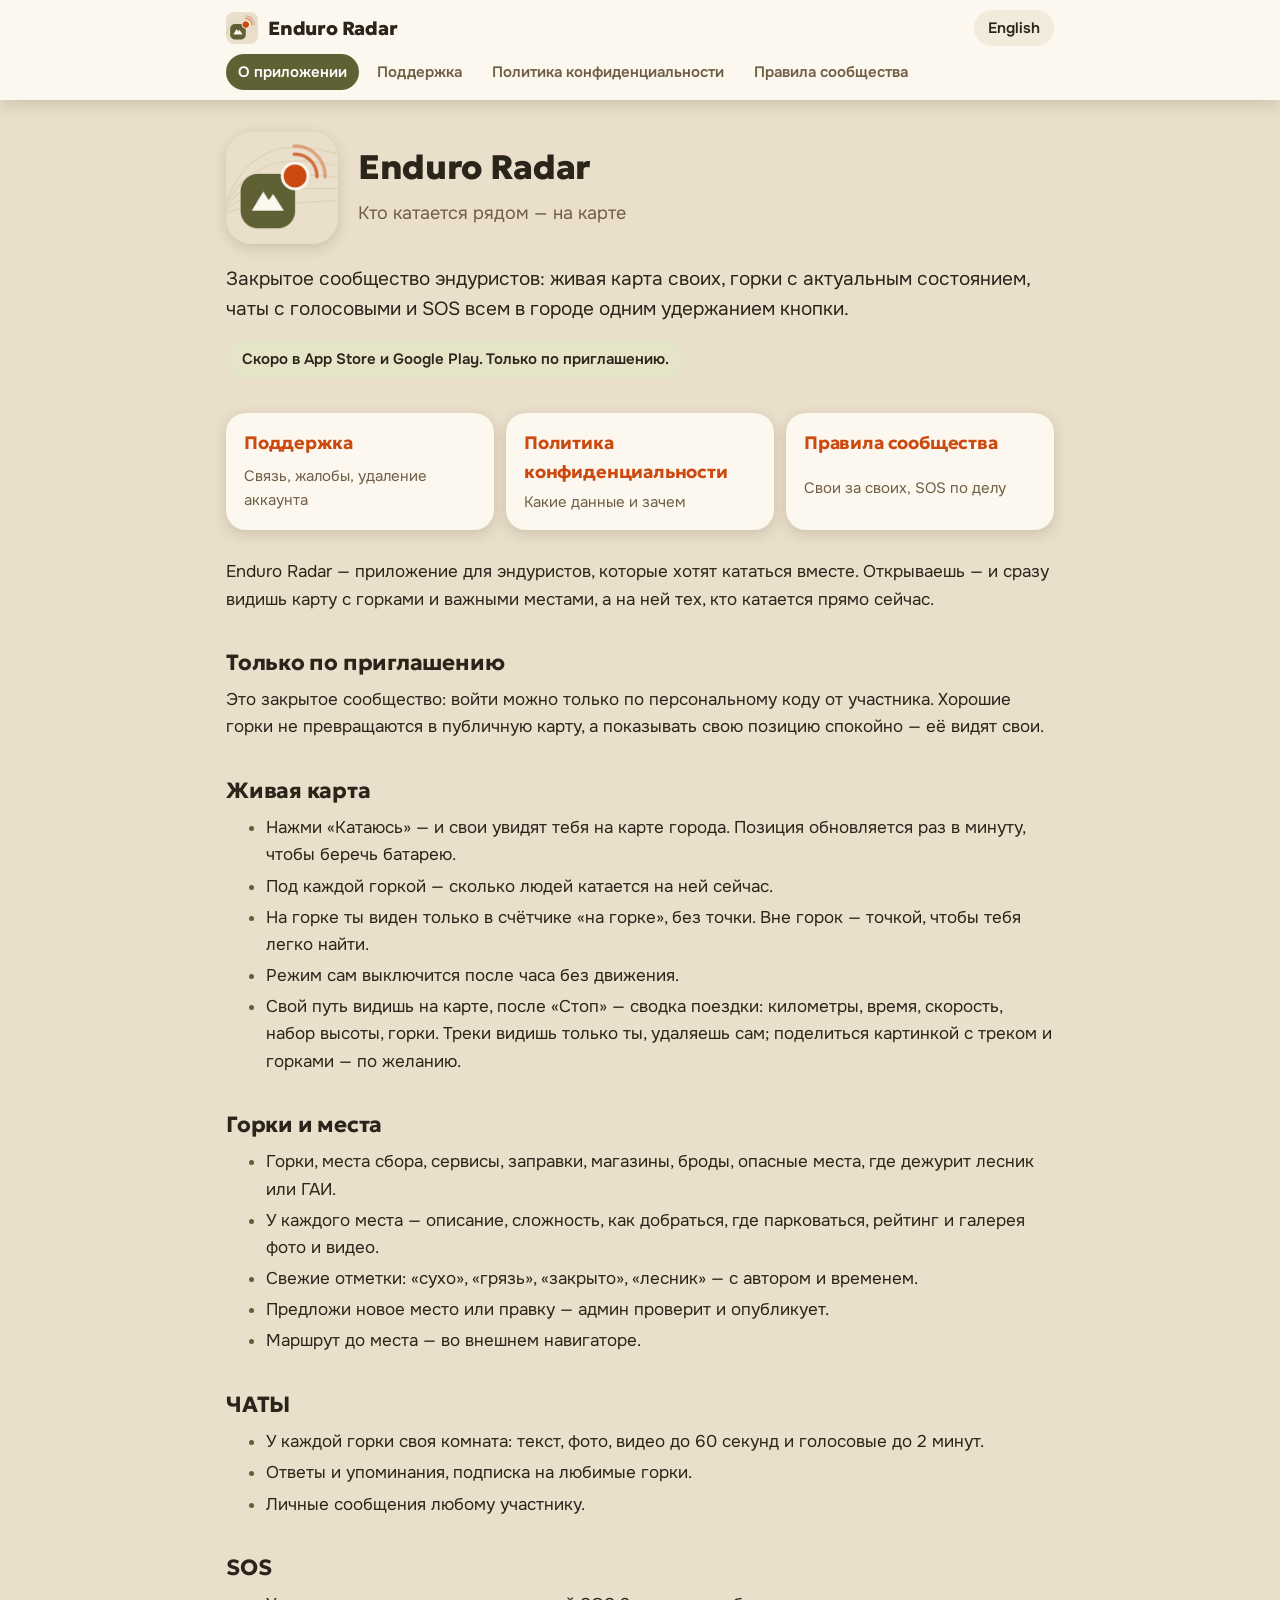
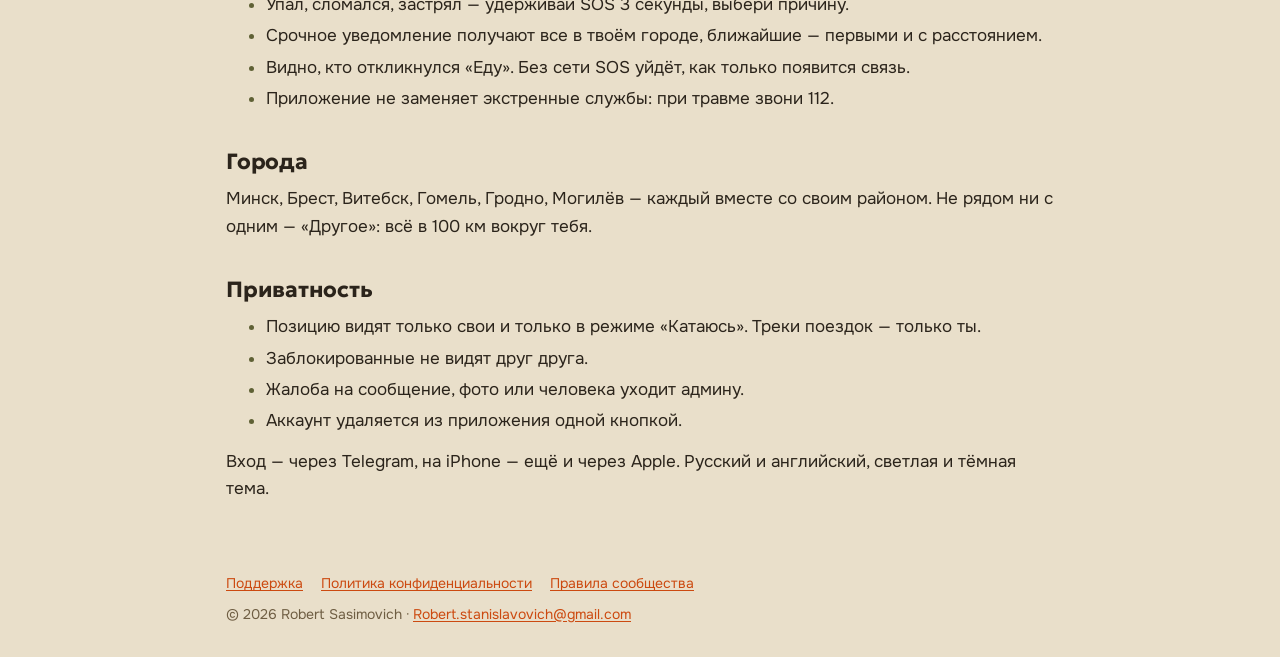
==== enduro-radar/ru/index.html @ 042b1ebe "Enduro Radar: app page, support, privacy policy, community rules (en, ru)" ====
<!doctype html>
<html lang="ru">
<head>
<meta charset="utf-8">
<meta name="viewport" content="width=device-width, initial-scale=1">
<title>Enduro Radar — Кто катается рядом — на карте</title>
<meta name="description" content="Enduro Radar — живая карта эндуристов: кто где катается, горки, чаты и SOS.">
<link rel="icon" href="../icon.png">
<link rel="preconnect" href="https://fonts.googleapis.com">
<link rel="preconnect" href="https://fonts.gstatic.com" crossorigin>
<link rel="stylesheet" href="https://fonts.googleapis.com/css2?family=Geologica:wght@700;800&family=Onest:wght@400;500;600;700&display=swap">
<link rel="stylesheet" href="../style.css">
</head>
<body>
<header class="top"><div class="wrap">
  <a class="brand" href="index.html"><img src="../icon.png" alt="" width="32" height="32"><span>Enduro Radar</span></a>
  <a class="lang" href="../index.html" hreflang="en">English</a>
</div><nav class="wrap"><a href="index.html" aria-current="page">О приложении</a><a href="support.html">Поддержка</a><a href="privacy.html">Политика конфиденциальности</a><a href="rules.html">Правила сообщества</a></nav></header>
<main class="wrap home">
<section class="hero">
  <img src="../icon.png" alt="Enduro Radar" width="112" height="112">
  <div><h1>Enduro Radar</h1><p class="tagline">Кто катается рядом — на карте</p></div>
</section>
<p class="promo">Закрытое сообщество эндуристов: живая карта своих, горки с актуальным состоянием, чаты с голосовыми и SOS всем в городе одним удержанием кнопки.</p>
<p class="soon">Скоро в App Store и Google Play. Только по приглашению.</p>
<div class="cards">
  <a class="card" href="support.html"><b>Поддержка</b><span>Связь, жалобы, удаление аккаунта</span></a>
  <a class="card" href="privacy.html"><b>Политика конфиденциальности</b><span>Какие данные и зачем</span></a>
  <a class="card" href="rules.html"><b>Правила сообщества</b><span>Свои за своих, SOS по делу</span></a>
</div>
<p>Enduro Radar — приложение для эндуристов, которые хотят кататься вместе. Открываешь — и сразу видишь карту с горками и важными местами, а на ней тех, кто катается прямо сейчас.</p>
<h2>Только по приглашению</h2><p>Это закрытое сообщество: войти можно только по персональному коду от участника. Хорошие горки не превращаются в публичную карту, а показывать свою позицию спокойно — её видят свои.</p>
<h2>Живая карта</h2><ul><li>Нажми «Катаюсь» — и свои увидят тебя на карте города. Позиция обновляется раз в минуту, чтобы беречь батарею.</li><li>Под каждой горкой — сколько людей катается на ней сейчас.</li><li>На горке ты виден только в счётчике «на горке», без точки. Вне горок — точкой, чтобы тебя легко найти.</li><li>Режим сам выключится после часа без движения.</li><li>Свой путь видишь на карте, после «Стоп» — сводка поездки: километры, время, скорость, набор высоты, горки. Треки видишь только ты, удаляешь сам; поделиться картинкой с треком и горками — по желанию.</li></ul>
<h2>Горки и места</h2><ul><li>Горки, места сбора, сервисы, заправки, магазины, броды, опасные места, где дежурит лесник или ГАИ.</li><li>У каждого места — описание, сложность, как добраться, где парковаться, рейтинг и галерея фото и видео.</li><li>Свежие отметки: «сухо», «грязь», «закрыто», «лесник» — с автором и временем.</li><li>Предложи новое место или правку — админ проверит и опубликует.</li><li>Маршрут до места — во внешнем навигаторе.</li></ul>
<h2>ЧАТЫ</h2><ul><li>У каждой горки своя комната: текст, фото, видео до 60 секунд и голосовые до 2 минут.</li><li>Ответы и упоминания, подписка на любимые горки.</li><li>Личные сообщения любому участнику.</li></ul>
<h2>SOS</h2><ul><li>Упал, сломался, застрял — удерживай SOS 3 секунды, выбери причину.</li><li>Срочное уведомление получают все в твоём городе, ближайшие — первыми и с расстоянием.</li><li>Видно, кто откликнулся «Еду». Без сети SOS уйдёт, как только появится связь.</li><li>Приложение не заменяет экстренные службы: при травме звони 112.</li></ul>
<h2>Города</h2><p>Минск, Брест, Витебск, Гомель, Гродно, Могилёв — каждый вместе со своим районом. Не рядом ни с одним — «Другое»: всё в 100 км вокруг тебя.</p>
<h2>Приватность</h2><ul><li>Позицию видят только свои и только в режиме «Катаюсь». Треки поездок — только ты.</li><li>Заблокированные не видят друг друга.</li><li>Жалоба на сообщение, фото или человека уходит админу.</li><li>Аккаунт удаляется из приложения одной кнопкой.</li></ul>
<p>Вход — через Telegram, на iPhone — ещё и через Apple. Русский и английский, светлая и тёмная тема.</p>
</main>
<footer class="wrap">
  <a href="support.html">Поддержка</a><a href="privacy.html">Политика конфиденциальности</a><a href="rules.html">Правила сообщества</a>
  <span>© 2026 Robert Sasimovich · <a href="mailto:Robert.stanislavovich@gmail.com">Robert.stanislavovich@gmail.com</a></span>
</footer>
</body>
</html>
---- enduro-radar/style.css ----
/* Страницы Enduro Radar на GitHub Pages (tools/store-site.ts). Палитра — docs/DESIGN.md «Цвета», шрифты Geologica и Onest. */
:root {
  --bg: #E9DFCA; --surface: #FCF8EF; --surface2: #F2EADA; --line: #E4D9C2; --text: #2B241B; --muted: #6F5E43;
  --olive: #5F6135; --olive-soft: #E6E4C8; --orange: #CC4A10; --shadow: 0 4px 14px rgba(60, 45, 20, .16);
  color-scheme: light;
}
@media (prefers-color-scheme: dark) {
  :root:not([data-theme="light"]) {
    --bg: #211C15; --surface: #2B251C; --surface2: #362E23; --line: #43392B; --text: #F3ECDD; --muted: #BBAD90;
    --olive: #A6A866; --olive-soft: #3B3B22; --orange: #EE6C30; --shadow: 0 4px 14px rgba(0, 0, 0, .45);
    color-scheme: dark;
  }
}
:root[data-theme="dark"] {
  --bg: #211C15; --surface: #2B251C; --surface2: #362E23; --line: #43392B; --text: #F3ECDD; --muted: #BBAD90;
  --olive: #A6A866; --olive-soft: #3B3B22; --orange: #EE6C30; --shadow: 0 4px 14px rgba(0, 0, 0, .45);
  color-scheme: dark;
}
* { box-sizing: border-box; }
html { -webkit-text-size-adjust: 100%; }
body { margin: 0; background: var(--bg); color: var(--text); font: 17px/1.6 Onest, -apple-system, "Segoe UI", Roboto, sans-serif; }
.wrap { max-width: 860px; margin: 0 auto; padding-left: 16px; padding-right: 16px; }
a { color: var(--orange); text-underline-offset: 2px; }
h1, h2, h3, .brand span, .card b { font-family: Geologica, Onest, sans-serif; letter-spacing: -0.01em; }
h1 { font-size: 34px; line-height: 1.15; font-weight: 800; margin: 0 0 12px; }
h2 { font-size: 22px; line-height: 1.25; font-weight: 700; margin: 36px 0 10px; }
h3 { font-size: 18px; margin: 24px 0 8px; }
p, ul, ol { margin: 0 0 14px; }
li { margin: 4px 0; }
li::marker { color: var(--olive); }
code { font: 0.9em/1.4 ui-monospace, Menlo, monospace; background: var(--surface2); padding: 1px 5px; border-radius: 6px; }
strong { font-weight: 700; }

header.top { background: var(--surface); box-shadow: var(--shadow); position: sticky; top: 0; z-index: 1; }
header.top .wrap:first-child { display: flex; align-items: center; justify-content: space-between; padding-top: 10px; }
.brand { display: flex; align-items: center; gap: 10px; color: var(--text); text-decoration: none; }
.brand img { border-radius: 8px; }
.brand span { font-size: 19px; font-weight: 800; }
.lang { font-size: 15px; font-weight: 600; text-decoration: none; padding: 6px 14px; border-radius: 999px; background: var(--surface2); color: var(--text); }
nav.wrap { display: flex; gap: 6px; overflow-x: auto; padding-top: 8px; padding-bottom: 10px; scrollbar-width: none; }
nav a { flex: none; font-size: 15px; font-weight: 600; color: var(--muted); text-decoration: none; padding: 6px 12px; border-radius: 999px; }
nav a[aria-current="page"] { background: var(--olive); color: #fff; }

main.wrap { padding-top: 32px; padding-bottom: 48px; }
main.doc { background: var(--surface); border-radius: 28px; box-shadow: var(--shadow); padding: 28px 24px 36px; margin-top: 24px; margin-bottom: 24px; max-width: 828px; }
main.doc h1 { margin-bottom: 18px; }

.hero { display: flex; gap: 20px; align-items: center; margin-bottom: 20px; }
.hero img { width: 112px; height: 112px; border-radius: 26px; box-shadow: var(--shadow); flex: none; }
.tagline { color: var(--muted); margin: 0; font-size: 18px; }
.promo { font-size: 19px; }
.soon { display: inline-block; background: var(--olive-soft); color: var(--text); border-radius: 999px; padding: 8px 16px; font-weight: 600; font-size: 15px; }
.cards { display: grid; grid-template-columns: repeat(auto-fit, minmax(220px, 1fr)); gap: 12px; margin: 20px 0 28px; }
.card { display: grid; gap: 4px; background: var(--surface); border-radius: 20px; box-shadow: var(--shadow); padding: 16px 18px; text-decoration: none; color: var(--text); min-height: 54px; }
.card b { font-size: 18px; color: var(--orange); }
.card span { color: var(--muted); font-size: 15px; }

.table { overflow-x: auto; margin: 0 0 16px; border-radius: 14px; border: 1px solid var(--line); }
table { border-collapse: collapse; width: 100%; font-size: 15px; line-height: 1.45; }
th, td { text-align: left; vertical-align: top; padding: 10px 12px; border-bottom: 1px solid var(--line); }
th { background: var(--surface2); font-weight: 700; }
tr:last-child td { border-bottom: 0; }
td:first-child { min-width: 180px; }

footer.wrap { display: flex; flex-wrap: wrap; gap: 8px 18px; color: var(--muted); font-size: 14px; padding-top: 8px; padding-bottom: 32px; }
footer span { flex-basis: 100%; }

@media (max-width: 560px) {
  h1 { font-size: 28px; }
  .hero { flex-direction: column; align-items: flex-start; }
  main.doc { border-radius: 20px; padding: 20px 16px 28px; margin-left: 8px; margin-right: 8px; }
  td:first-child { min-width: 140px; }
}
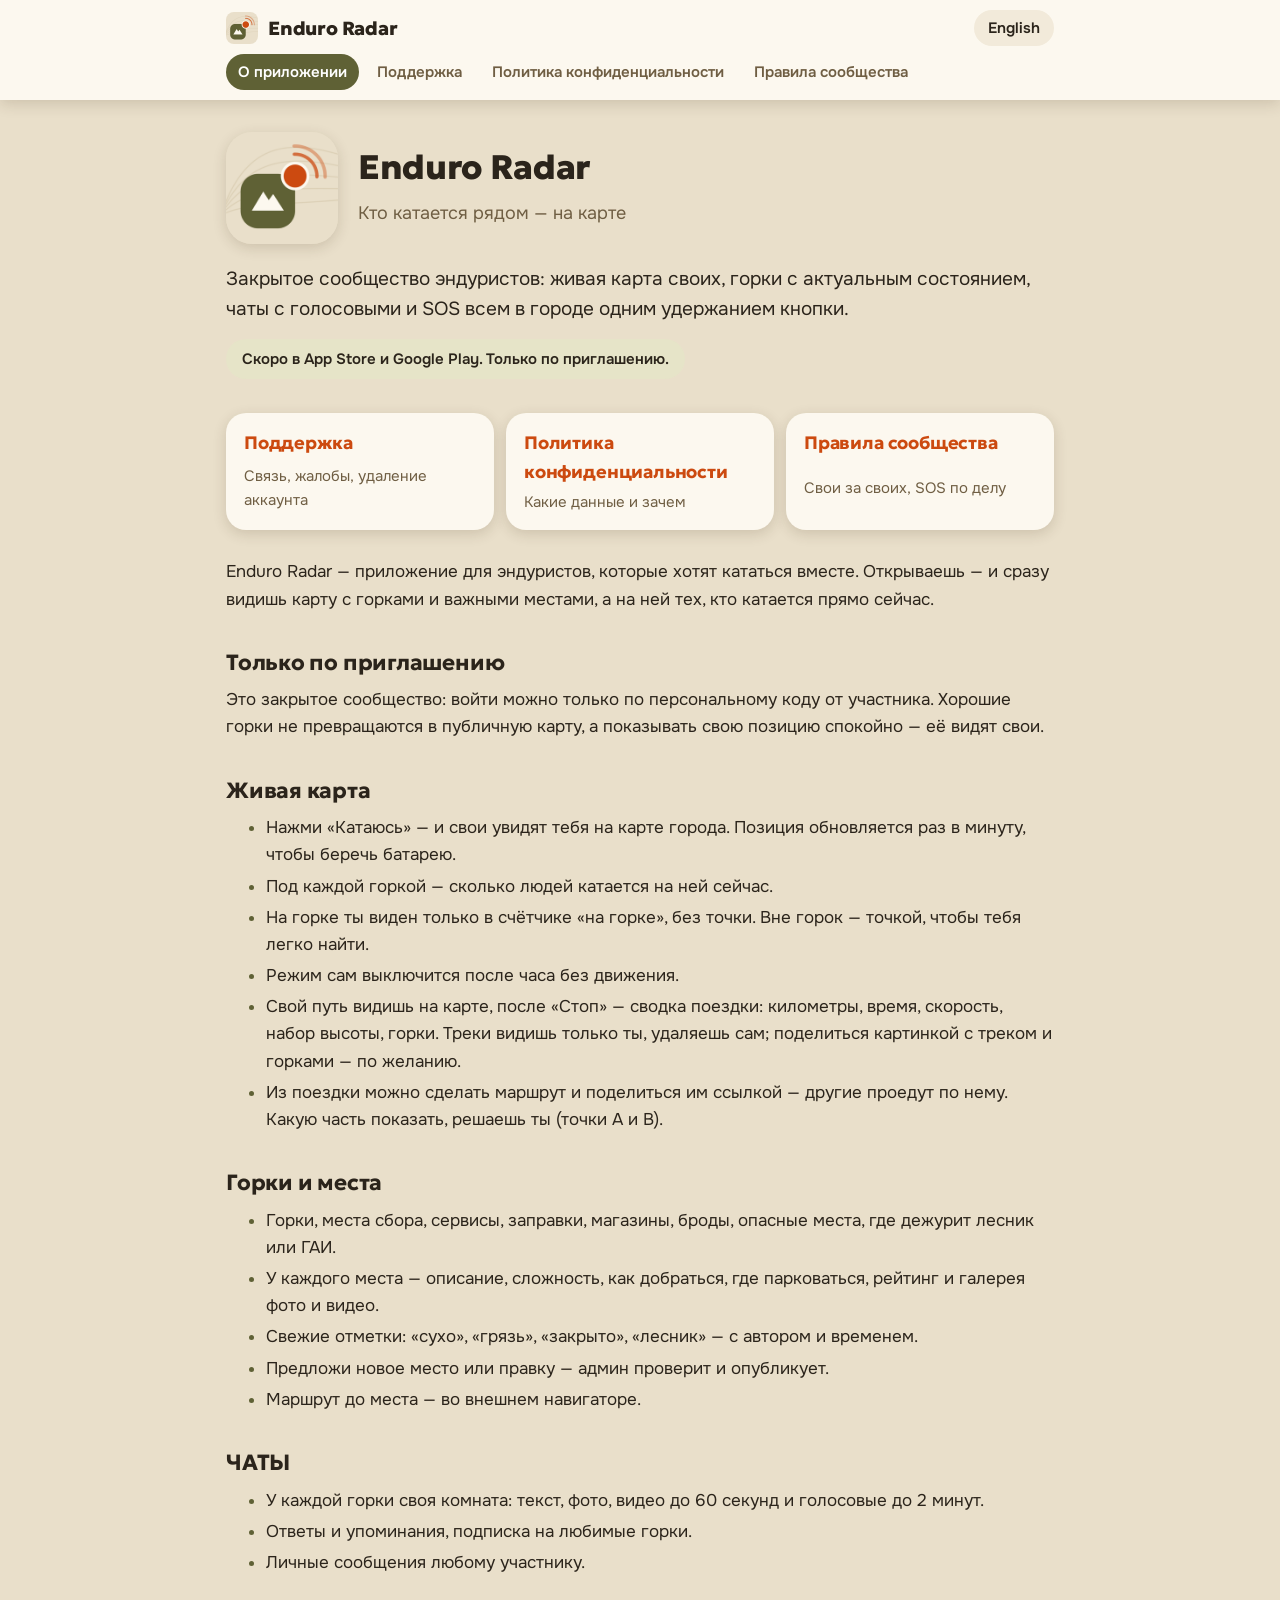
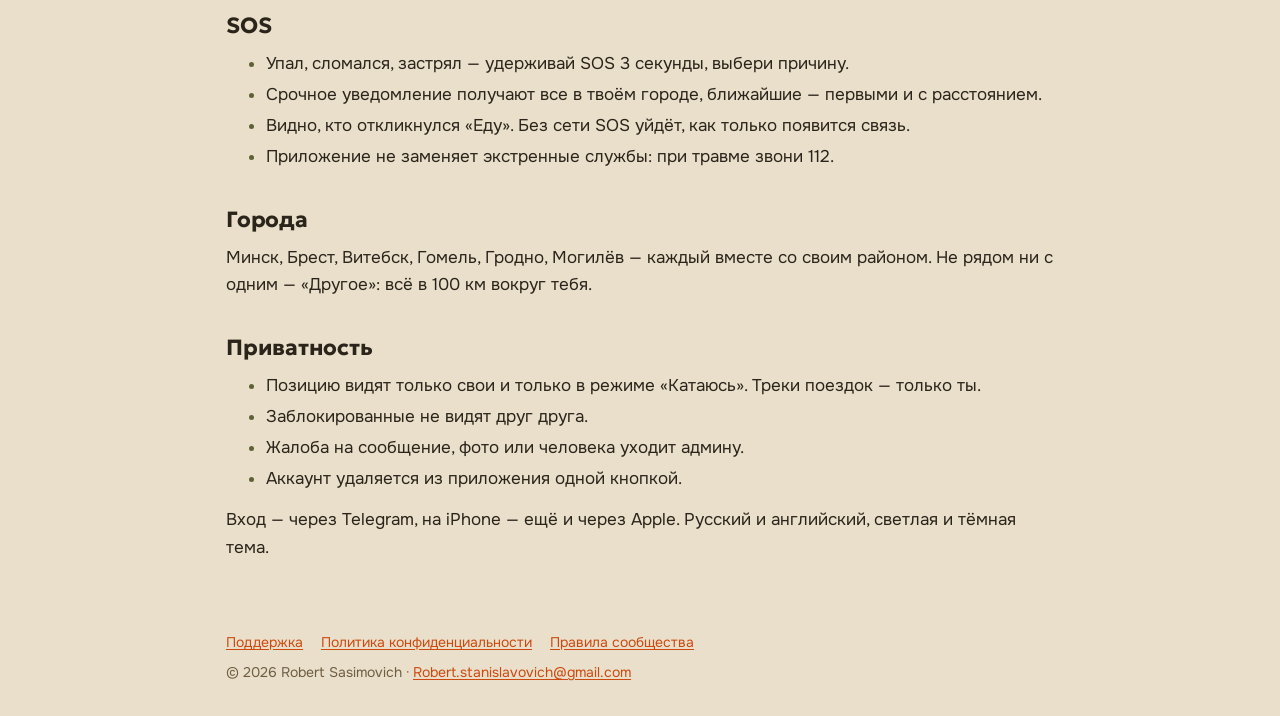
==== commit 1c97f788: "Enduro Radar privacy policy: routes (Д510–Д519) Co-Authored-By: Claude Fable 5.1 <noreply@anthropic." ====
--- a/enduro-radar/ru/index.html
+++ b/enduro-radar/ru/index.html
@@ -30,7 +30,7 @@
 </div>
 <p>Enduro Radar — приложение для эндуристов, которые хотят кататься вместе. Открываешь — и сразу видишь карту с горками и важными местами, а на ней тех, кто катается прямо сейчас.</p>
 <h2>Только по приглашению</h2><p>Это закрытое сообщество: войти можно только по персональному коду от участника. Хорошие горки не превращаются в публичную карту, а показывать свою позицию спокойно — её видят свои.</p>
-<h2>Живая карта</h2><ul><li>Нажми «Катаюсь» — и свои увидят тебя на карте города. Позиция обновляется раз в минуту, чтобы беречь батарею.</li><li>Под каждой горкой — сколько людей катается на ней сейчас.</li><li>На горке ты виден только в счётчике «на горке», без точки. Вне горок — точкой, чтобы тебя легко найти.</li><li>Режим сам выключится после часа без движения.</li><li>Свой путь видишь на карте, после «Стоп» — сводка поездки: километры, время, скорость, набор высоты, горки. Треки видишь только ты, удаляешь сам; поделиться картинкой с треком и горками — по желанию.</li></ul>
+<h2>Живая карта</h2><ul><li>Нажми «Катаюсь» — и свои увидят тебя на карте города. Позиция обновляется раз в минуту, чтобы беречь батарею.</li><li>Под каждой горкой — сколько людей катается на ней сейчас.</li><li>На горке ты виден только в счётчике «на горке», без точки. Вне горок — точкой, чтобы тебя легко найти.</li><li>Режим сам выключится после часа без движения.</li><li>Свой путь видишь на карте, после «Стоп» — сводка поездки: километры, время, скорость, набор высоты, горки. Треки видишь только ты, удаляешь сам; поделиться картинкой с треком и горками — по желанию.</li><li>Из поездки можно сделать маршрут и поделиться им ссылкой — другие проедут по нему. Какую часть показать, решаешь ты (точки A и B).</li></ul>
 <h2>Горки и места</h2><ul><li>Горки, места сбора, сервисы, заправки, магазины, броды, опасные места, где дежурит лесник или ГАИ.</li><li>У каждого места — описание, сложность, как добраться, где парковаться, рейтинг и галерея фото и видео.</li><li>Свежие отметки: «сухо», «грязь», «закрыто», «лесник» — с автором и временем.</li><li>Предложи новое место или правку — админ проверит и опубликует.</li><li>Маршрут до места — во внешнем навигаторе.</li></ul>
 <h2>ЧАТЫ</h2><ul><li>У каждой горки своя комната: текст, фото, видео до 60 секунд и голосовые до 2 минут.</li><li>Ответы и упоминания, подписка на любимые горки.</li><li>Личные сообщения любому участнику.</li></ul>
 <h2>SOS</h2><ul><li>Упал, сломался, застрял — удерживай SOS 3 секунды, выбери причину.</li><li>Срочное уведомление получают все в твоём городе, ближайшие — первыми и с расстоянием.</li><li>Видно, кто откликнулся «Еду». Без сети SOS уйдёт, как только появится связь.</li><li>Приложение не заменяет экстренные службы: при травме звони 112.</li></ul>
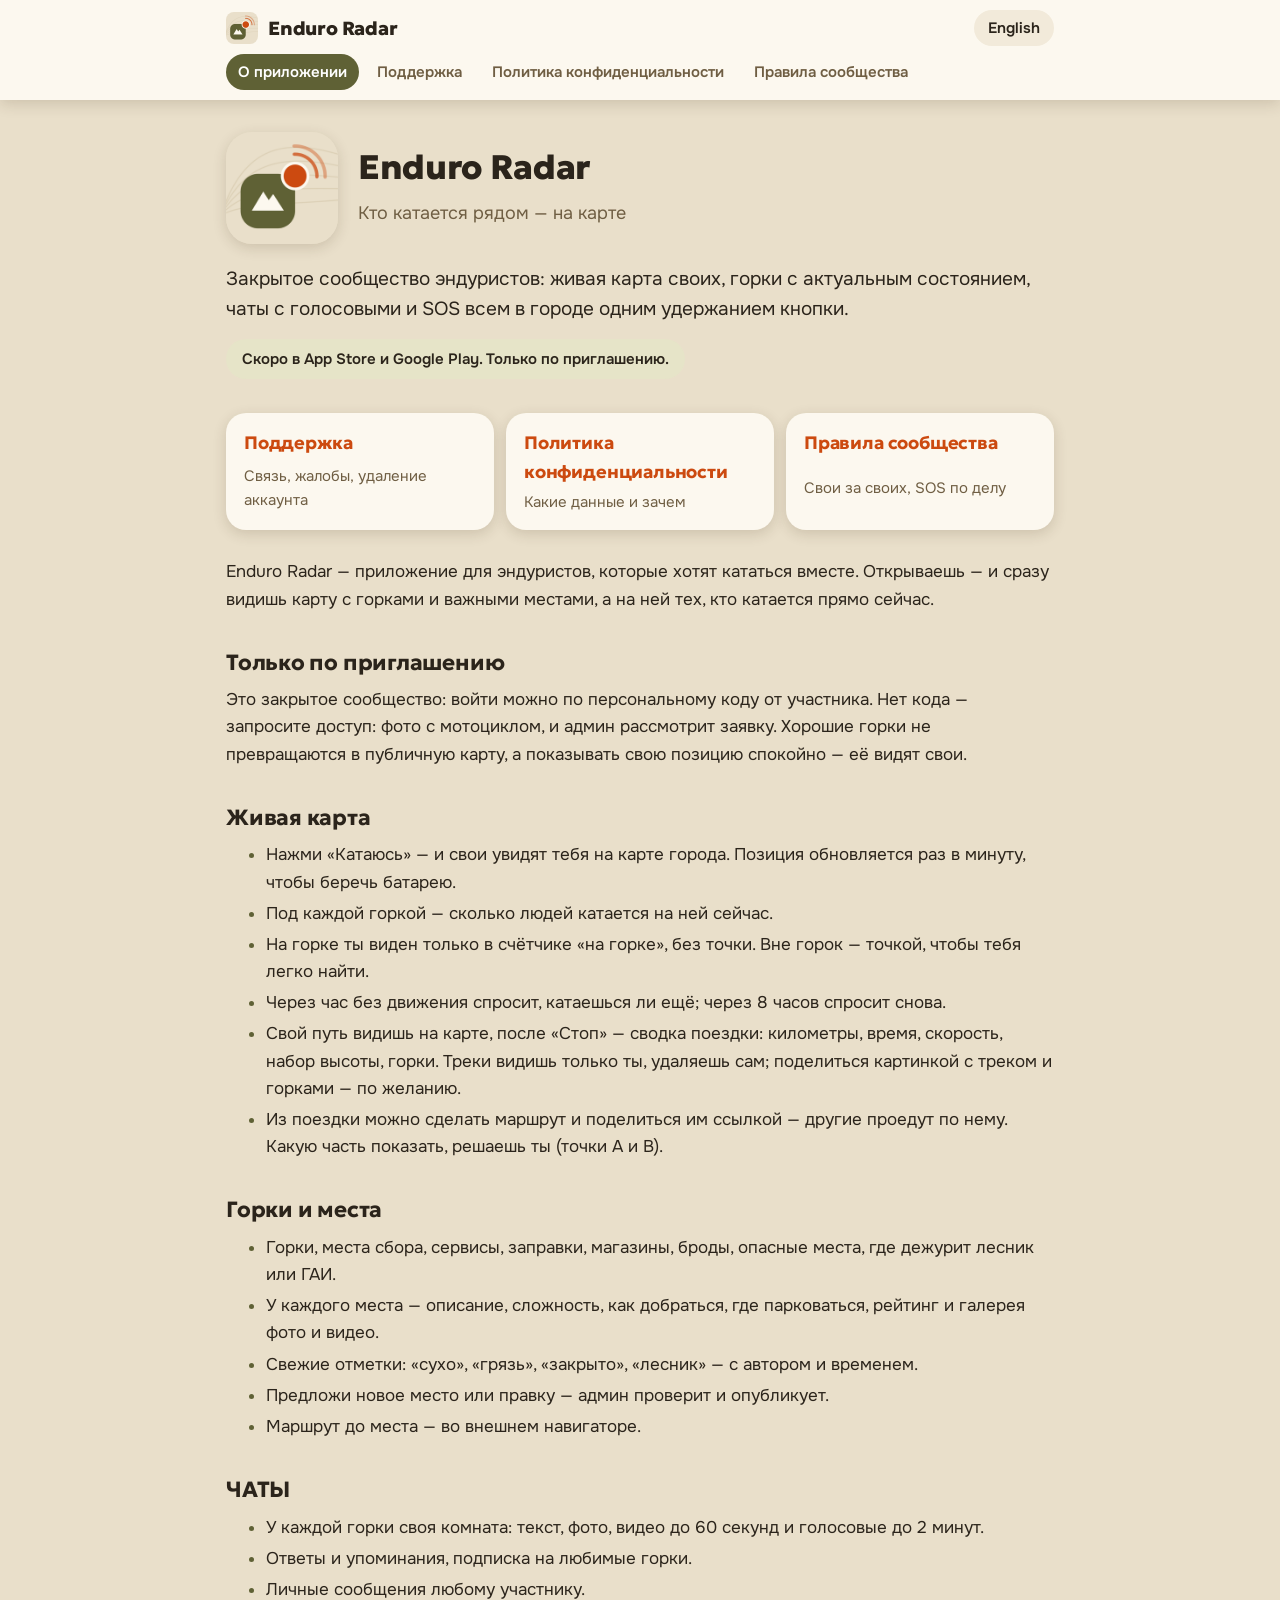
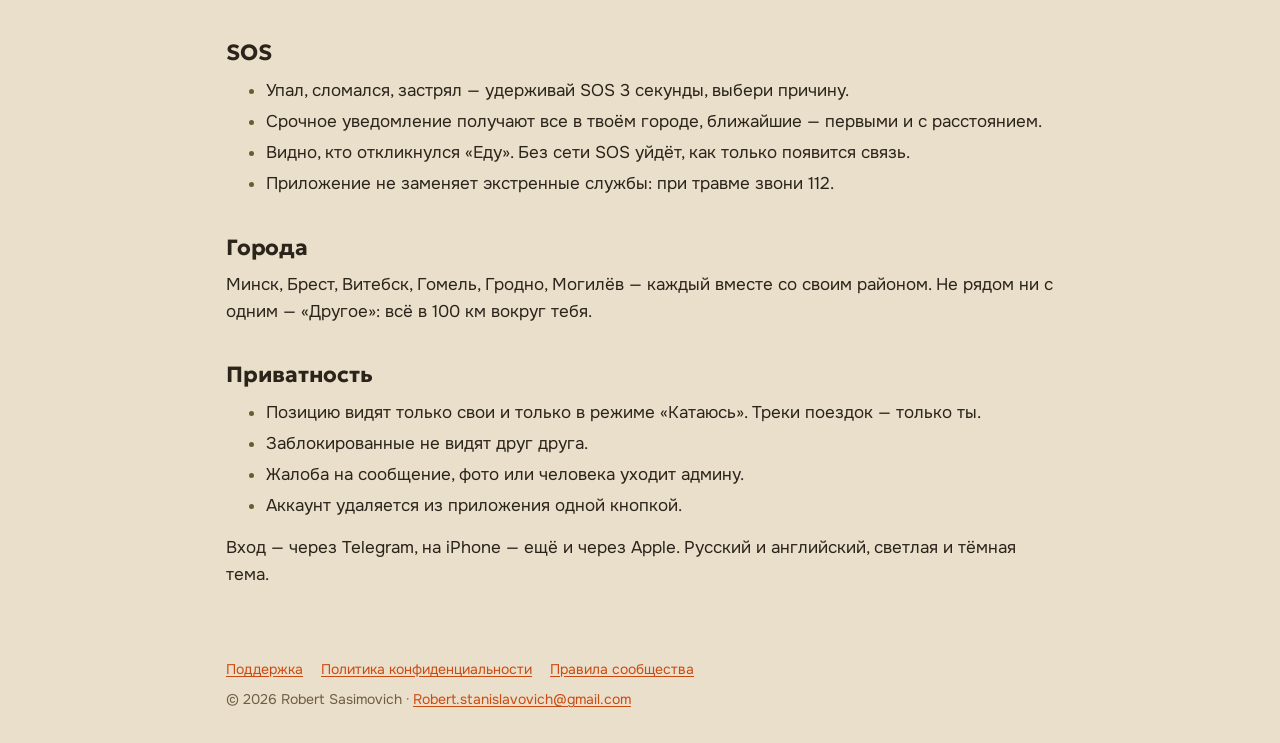
==== commit d8258fbc: "Enduro Radar: политика и страницы от 25.11.2026 (заявка на доступ, рассылки, маршруты по ссылке, пое" ====
--- a/enduro-radar/ru/index.html
+++ b/enduro-radar/ru/index.html
@@ -29,8 +29,8 @@
   <a class="card" href="rules.html"><b>Правила сообщества</b><span>Свои за своих, SOS по делу</span></a>
 </div>
 <p>Enduro Radar — приложение для эндуристов, которые хотят кататься вместе. Открываешь — и сразу видишь карту с горками и важными местами, а на ней тех, кто катается прямо сейчас.</p>
-<h2>Только по приглашению</h2><p>Это закрытое сообщество: войти можно только по персональному коду от участника. Хорошие горки не превращаются в публичную карту, а показывать свою позицию спокойно — её видят свои.</p>
-<h2>Живая карта</h2><ul><li>Нажми «Катаюсь» — и свои увидят тебя на карте города. Позиция обновляется раз в минуту, чтобы беречь батарею.</li><li>Под каждой горкой — сколько людей катается на ней сейчас.</li><li>На горке ты виден только в счётчике «на горке», без точки. Вне горок — точкой, чтобы тебя легко найти.</li><li>Режим сам выключится после часа без движения.</li><li>Свой путь видишь на карте, после «Стоп» — сводка поездки: километры, время, скорость, набор высоты, горки. Треки видишь только ты, удаляешь сам; поделиться картинкой с треком и горками — по желанию.</li><li>Из поездки можно сделать маршрут и поделиться им ссылкой — другие проедут по нему. Какую часть показать, решаешь ты (точки A и B).</li></ul>
+<h2>Только по приглашению</h2><p>Это закрытое сообщество: войти можно по персональному коду от участника. Нет кода — запросите доступ: фото с мотоциклом, и админ рассмотрит заявку. Хорошие горки не превращаются в публичную карту, а показывать свою позицию спокойно — её видят свои.</p>
+<h2>Живая карта</h2><ul><li>Нажми «Катаюсь» — и свои увидят тебя на карте города. Позиция обновляется раз в минуту, чтобы беречь батарею.</li><li>Под каждой горкой — сколько людей катается на ней сейчас.</li><li>На горке ты виден только в счётчике «на горке», без точки. Вне горок — точкой, чтобы тебя легко найти.</li><li>Через час без движения спросит, катаешься ли ещё; через 8 часов спросит снова.</li><li>Свой путь видишь на карте, после «Стоп» — сводка поездки: километры, время, скорость, набор высоты, горки. Треки видишь только ты, удаляешь сам; поделиться картинкой с треком и горками — по желанию.</li><li>Из поездки можно сделать маршрут и поделиться им ссылкой — другие проедут по нему. Какую часть показать, решаешь ты (точки A и B).</li></ul>
 <h2>Горки и места</h2><ul><li>Горки, места сбора, сервисы, заправки, магазины, броды, опасные места, где дежурит лесник или ГАИ.</li><li>У каждого места — описание, сложность, как добраться, где парковаться, рейтинг и галерея фото и видео.</li><li>Свежие отметки: «сухо», «грязь», «закрыто», «лесник» — с автором и временем.</li><li>Предложи новое место или правку — админ проверит и опубликует.</li><li>Маршрут до места — во внешнем навигаторе.</li></ul>
 <h2>ЧАТЫ</h2><ul><li>У каждой горки своя комната: текст, фото, видео до 60 секунд и голосовые до 2 минут.</li><li>Ответы и упоминания, подписка на любимые горки.</li><li>Личные сообщения любому участнику.</li></ul>
 <h2>SOS</h2><ul><li>Упал, сломался, застрял — удерживай SOS 3 секунды, выбери причину.</li><li>Срочное уведомление получают все в твоём городе, ближайшие — первыми и с расстоянием.</li><li>Видно, кто откликнулся «Еду». Без сети SOS уйдёт, как только появится связь.</li><li>Приложение не заменяет экстренные службы: при травме звони 112.</li></ul>
